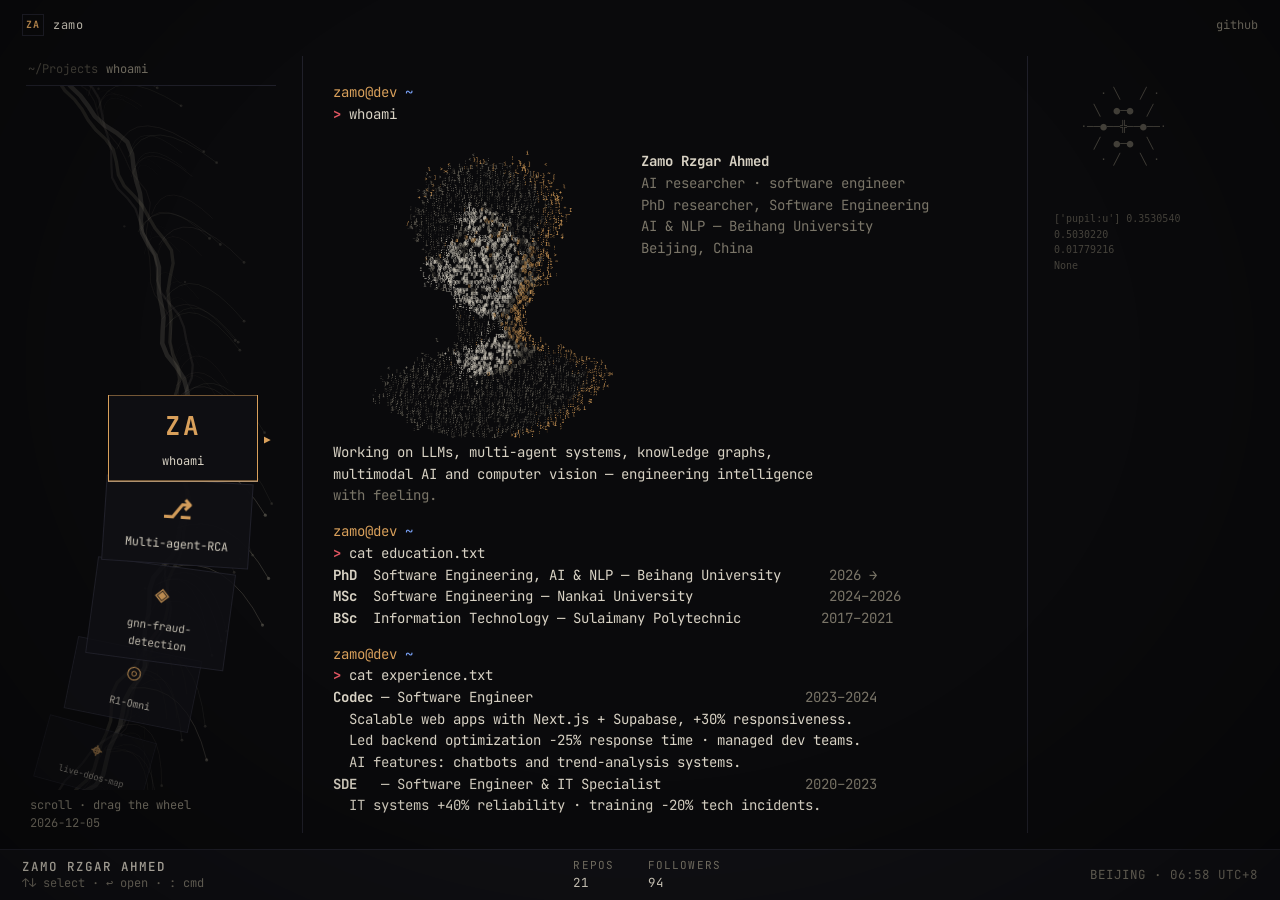
==== portfolio/index.html @ 94574e9d "added some modification with claude code" ====
<!DOCTYPE html>
<html lang="en" data-theme="dark">
<head>
<meta charset="UTF-8">
<meta name="viewport" content="width=device-width, initial-scale=1.0">
<title>Zamo Rzgar Ahmed — projects, research &amp; awards</title>
<meta name="description" content="Zamo Rzgar Ahmed — AI researcher and software engineer, PhD at Beihang University. Projects in multi-agent LLMs, GNN fraud detection and multimodal AI; research and awards.">
<link rel="canonical" href="https://zamoai.xyz/portfolio/">
<meta property="og:type" content="profile">
<meta property="og:url" content="https://zamoai.xyz/portfolio/">
<meta property="og:title" content="Zamo Rzgar Ahmed — projects, research &amp; awards">
<meta property="og:description" content="AI researcher and software engineer, PhD at Beihang University. Multi-agent LLMs, knowledge graphs, GNNs, multimodal AI.">
<meta property="og:image" content="https://zamoai.xyz/assets/img/portrait-color.png">
<meta name="twitter:card" content="summary">
<link rel="icon" href="data:image/svg+xml,%3Csvg xmlns='http://www.w3.org/2000/svg' viewBox='0 0 32 32'%3E%3Crect width='32' height='32' fill='%230a0a0c'/%3E%3Ctext x='16' y='22' font-family='monospace' font-size='14' font-weight='bold' fill='%23d9a05b' text-anchor='middle'%3EZA%3C/text%3E%3C/svg%3E">
<link rel="preconnect" href="https://fonts.googleapis.com">
<link rel="preconnect" href="https://fonts.gstatic.com" crossorigin>
<link href="https://fonts.googleapis.com/css2?family=JetBrains+Mono:ital,wght@0,400;0,500;0,700;1,400&display=swap" rel="stylesheet">
<link rel="stylesheet" href="../assets/css/style.css?v=7">
<script>
  try { document.documentElement.dataset.theme = localStorage.getItem("zamo.theme") || "dark"; } catch (e) {}
</script>
</head>
<body class="site">

<header class="topbar">
  <a class="brand" href="../"><span class="mark">ZA</span> zamo</a>
  <nav class="elsewhere" aria-label="Elsewhere">
    <a href="https://github.com/ZamoRzgar">github</a>
  </nav>
</header>

<h1 class="sr-only">zamo — whoami, projects and research.</h1>

<main class="deck">
  <aside class="wheel-wrap" aria-label="Editor">
    <button class="tabline" id="tabline" type="button" aria-expanded="false"><span class="tab-dir">~/Projects</span><span class="tab-file" id="tab-file"></span></button>
    <div class="wheel" id="wheel">
      <canvas class="ink" id="ink" aria-hidden="true"></canvas>
      <nav class="wheel-items" id="wheel-items" aria-label="whoami, projects and research" role="listbox" aria-orientation="vertical"></nav>
      <span class="wheel-mark" id="wheel-mark" aria-hidden="true">▶</span>
    </div>
    <p class="wheel-hint dim" aria-hidden="true">scroll · drag the wheel</p>
    <p class="wheel-date dim" id="wheel-date" aria-hidden="true"></p>
  </aside>

  <section class="term" id="term" tabindex="-1">
    <noscript>
      <div class="noscript">
        <h2>Zamo Rzgar Ahmed</h2>
        <p>AI researcher · software engineer · Beijing, China</p>
        <p>PhD, Software Engineering (AI &amp; NLP) — Beihang University, 2026 →<br>
           MSc, Software Engineering — Nankai University, 2024–2026<br>
           BSc, Information Technology — Sulaimany Polytechnic, 2017–2021</p>
        <h3>Projects</h3>
        <ul>
          <li><a href="https://github.com/ZamoRzgar/Multi-agent-RCA-project">Multi-agent-RCA</a> — multi-agent, knowledge-graph-guided root cause analysis with LLMs</li>
          <li><a href="https://github.com/ZamoRzgar/gnn-fraud-detection">gnn-fraud-detection</a> — imbalance- and camouflage-aware GNNs for fraud detection</li>
          <li><a href="https://github.com/ZamoRzgar/R1-Omni">R1-Omni</a> — explainable multimodal emotion recognition (fork of HumanMLLM/R1-Omni, plus a fusion pipeline)</li>
          <li><a href="https://github.com/ZamoRzgar/live-ddos-map">live-ddos-map</a> — real-time DDoS attack map</li>
          <li><a href="https://github.com/ZamoRzgar/image-security-verification">image-security-verification</a> — image authentication with RSA signatures</li>
          <li><a href="https://github.com/ZamoRzgar/Desk-Notebook">Desk-Notebook</a> — local-first desktop notebook app</li>
        </ul>
        <h3>Publication</h3>
        <p>Edge AI for Real-Time Vision: Challenges, Limitations, and Future Research Directions.
           Journal of Engineering Sciences and Information Technology, 9(4), 2025.
           <a href="https://doi.org/10.26389/AJSRP.K091025">doi:10.26389/AJSRP.K091025</a></p>
        <h3>Contact</h3>
        <p><a href="https://github.com/ZamoRzgar">github</a> · <a href="mailto:zamo.rzgar1@gmail.com">email</a></p>
      </div>
    </noscript>
  </section>
  <p class="sr-only" id="announce" aria-live="polite"></p>

  <aside class="deco" aria-hidden="true">
    <pre class="deco-art">
       · ╲   ╱ ·
      ╲  ●─●  ╱
    ·──●──╬──●──·
      ╱  ●─●  ╲
       · ╱   ╲ ·
    </pre>
    <pre class="deco-readout" id="deco-readout">['pupil:u'] 0.5354021
0.5013513
0.0173530020
None</pre>
  </aside>
</main>

<footer class="statusbar">
  <div class="sb-left">
    <span class="sb-name">ZAMO RZGAR AHMED</span>
    <span class="sb-hints dim">↑↓ select · ↩ open · : cmd</span>
  </div>
  <div class="sb-mid" id="sb-stats"></div>
  <div class="sb-right">
    <span class="dim" id="sb-clock"></span>
  </div>
</footer>

<div class="cmdline" id="cmdline" hidden>
  <span class="cmd-prompt">:</span><input id="cmd-input" type="text" autocomplete="off" spellcheck="false" aria-label="Command">
</div>

<script src="../assets/js/data.js?v=7"></script>
<script src="../assets/js/theme.js?v=7"></script>
<script src="../assets/js/ascii.js?v=6"></script>
<script src="../assets/js/portrait.js?v=6"></script>
<script src="../assets/js/app.js?v=7"></script>
</body>
</html>
---- assets/css/style.css ----
/* zamo — terminal aesthetic, plain css */

:root,
[data-theme="dark"] {
  --bg: #0a0a0c;
  --bg2: #101014;
  --panel: #0e0e12;
  --line: #20202a;
  --fg: #d8d2c4;
  --dim: #7a7568;
  --faint: #45423b;
  --accent: #d9a05b;
  --hot: #e05561;
  --cool: #7aa2f7;
  --sel: #1a1a22;
}

[data-theme="paper"] {
  --bg: #f2efe7;
  --bg2: #e9e5da;
  --panel: #faf7ef;
  --line: #d8d2c2;
  --fg: #2b2823;
  --dim: #7c766a;
  --faint: #b3ac9c;
  --accent: #9a6a2f;
  --hot: #c2403f;
  --cool: #3d5af1;
  --sel: #e4dfd2;
}

[data-theme="phosphor"] {
  --bg: #040804;
  --bg2: #081008;
  --panel: #060c06;
  --line: #12301a;
  --fg: #8dffab;
  --dim: #3f8f57;
  --faint: #1d4d2c;
  --accent: #c7ff5e;
  --hot: #ff5e7a;
  --cool: #5ee7ff;
  --sel: #0a180c;
}

* { margin: 0; padding: 0; box-sizing: border-box; }

html { height: 100%; }

body {
  min-height: 100vh;
  background: var(--bg);
  color: var(--fg);
  font-family: "JetBrains Mono", ui-monospace, SFMono-Regular, Menlo, Consolas, monospace;
  font-size: 14px;
  line-height: 1.55;
  display: flex;
  flex-direction: column;
  overflow-x: hidden;
}

body.site {
  height: 100vh;
  height: 100dvh;
  overflow: hidden;
}

body.landing {
  height: 100vh;
  height: 100dvh;
  overflow: hidden;
}

.landing .cmdline { bottom: 0; }

body::after {
  content: "";
  position: fixed;
  inset: 0;
  pointer-events: none;
  background: radial-gradient(ellipse at 50% 40%, transparent 55%, rgba(0, 0, 0, 0.35) 100%);
  z-index: 50;
}

[data-theme="paper"] body::after { background: radial-gradient(ellipse at 50% 40%, transparent 60%, rgba(80, 70, 40, 0.08) 100%); }

::selection { background: var(--accent); color: var(--bg); }

a { color: var(--fg); text-decoration: none; }
a:hover { color: var(--accent); }

:focus-visible { outline: 1px solid var(--accent); outline-offset: 2px; }

.dim { color: var(--dim); }
.faint { color: var(--faint); }
.hot { color: var(--hot); }
.accent { color: var(--accent); }
.cool { color: var(--cool); }

.sr-only {
  position: absolute;
  width: 1px; height: 1px;
  overflow: hidden;
  clip: rect(0 0 0 0);
  white-space: nowrap;
}

/* ── top bar ─────────────────────────────────────────── */

.topbar {
  display: flex;
  justify-content: space-between;
  align-items: center;
  padding: 14px 22px;
  font-size: 12px;
}

.brand { display: inline-flex; align-items: center; gap: 9px; letter-spacing: 0.06em; }

.mark {
  display: inline-grid;
  place-items: center;
  width: 22px; height: 22px;
  border: 1px solid var(--line);
  color: var(--accent);
  font-weight: 700;
  font-size: 10px;
}

.elsewhere a { color: var(--dim); }
.elsewhere a:hover { color: var(--accent); }

/* ── landing ─────────────────────────────────────────── */

.stage {
  flex: 1;
  position: relative;
  display: flex;
  flex-direction: column;
  align-items: center;
  min-height: 0;
}

.wall {
  width: min(700px, 94vw);
  flex: 1;
  min-height: 0;
  margin-top: 6px;
}

.kb {
  width: min(620px, 94vw);
  height: 210px;
  flex: none;
}

.note {
  position: absolute;
  bottom: 22px;
  left: 36px;
  color: var(--faint);
  font-size: 12px;
  line-height: 1.5;
}

.intro-name { color: var(--fg); font-size: 15px; font-weight: 500; letter-spacing: 0.04em; }
.intro-role { color: var(--dim); }
.intro-tag { color: var(--faint); margin-top: 2px; }

.hero-actions {
  position: absolute;
  right: 36px;
  bottom: 22px;
  display: flex;
  align-items: center;
  gap: 20px;
}

.theme-key {
  background: none;
  border: none;
  color: var(--dim);
  font: inherit;
  font-size: 12px;
  cursor: pointer;
  display: inline-flex;
  align-items: center;
  gap: 6px;
  padding: 2px 4px;
}
.theme-key:hover { color: var(--accent); }
.cmd-glyph { color: var(--hot); }

.enter {
  font-size: 17px;
  padding: 8px 26px;
  border: 1px solid var(--line);
  background: var(--sel);
}
.enter:hover { border-color: var(--accent); color: var(--accent); }

/* ── deck layout ─────────────────────────────────────── */

.deck {
  flex: 1;
  display: grid;
  grid-template-columns: 250px minmax(0, 1fr) 200px;
  gap: 26px;
  padding: 6px 26px 16px;
  min-height: 0;
}

/* wheel — circular drum */

.wheel-wrap {
  display: flex;
  flex-direction: column;
  min-height: 0;
  position: relative;
}

.tabline {
  background: none;
  border: none;
  border-bottom: 1px solid var(--line);
  color: var(--dim);
  font: inherit;
  font-size: 12px;
  text-align: left;
  padding: 4px 2px 6px;
  cursor: default;
  display: flex;
  gap: 8px;
}
.tabline .tab-dir { color: var(--faint); }
.tabline .tab-file { color: var(--dim); }

.wheel {
  position: relative;
  flex: 1;
  min-height: 0;
  overflow: hidden;
  cursor: grab;
  touch-action: none;
}
.wheel.dragging { cursor: grabbing; }

.ink {
  position: absolute;
  inset: 0;
  width: 100%;
  height: 100%;
}

.wheel-items { position: absolute; inset: 0; }

.card {
  position: absolute;
  left: 0;
  top: 0;
  width: 150px;
  background: var(--panel);
  border: 1px solid var(--line);
  color: var(--fg);
  font: inherit;
  cursor: pointer;
  padding: 14px 10px 10px;
  text-align: center;
  will-change: transform;
  transition: border-color 0.25s ease;
}

.card .glyph {
  display: block;
  font-size: 26px;
  line-height: 1.2;
  color: var(--accent);
  font-weight: 700;
  letter-spacing: 0.08em;
  min-height: 34px;
}

.card .title {
  display: block;
  margin-top: 8px;
  font-size: 12px;
  color: var(--fg);
  overflow-wrap: break-word;
  word-break: normal;
}

.card.active { border-color: var(--accent); }

.wheel-mark {
  position: absolute;
  color: var(--accent);
  font-size: 11px;
  pointer-events: none;
}

.wheel-hint, .wheel-date {
  font-size: 12px;
  padding: 6px 0 0 4px;
}

.wheel-date { padding-top: 0; }

/* terminal */

.term {
  min-height: 0;
  overflow-y: auto;
  scrollbar-width: thin;
  scrollbar-color: var(--line) transparent;
  padding: 26px 30px;
  border-left: 1px solid var(--line);
  border-right: 1px solid var(--line);
  font-size: 14px;
}

.term .p-row {
  display: flex;
  gap: 28px;
  align-items: flex-start;
  margin: 6px 0 4px;
}

.term .portrait-mount {
  flex: none;
  width: 280px;
}

.term .portrait-mount canvas {
  display: block;
  width: 100%;
  height: auto;
  cursor: default;
  touch-action: none;
}

.term .p-side {
  color: var(--dim);
  white-space: pre-wrap;
  padding-top: 20px;
}

.term .line {
  white-space: pre-wrap;
  word-break: break-word;
  opacity: 0;
  animation: rise 0.3s ease forwards;
}

@keyframes rise {
  from { opacity: 0; transform: translateY(3px); }
  to { opacity: 1; transform: none; }
}

.term .gap { height: 14px; }

.prompt .user { color: var(--accent); }
.prompt .path { color: var(--cool); }
.prompt .branch { color: var(--hot); }
.prompt .chev { color: var(--hot); font-weight: 700; }
.prompt .cmd { color: var(--fg); }

.kv { display: inline-block; min-width: 11ch; color: var(--dim); }

.bar-hot { color: var(--hot); }
.bar-rest { color: var(--faint); }

.term a { border-bottom: 1px solid var(--faint); }
.term a:hover { border-bottom-color: var(--accent); }

.term .head { color: var(--fg); font-weight: 700; }
.term .sub { color: var(--dim); }

/* deco */

.deco {
  padding-top: 30px;
  color: var(--faint);
  font-size: 11px;
  user-select: none;
  overflow: hidden;
}

.deco-art { line-height: 1.5; }
.deco-readout { margin-top: 26px; font-size: 10px; color: var(--faint); }

/* ── status bar ──────────────────────────────────────── */

.statusbar {
  display: flex;
  justify-content: space-between;
  align-items: center;
  gap: 20px;
  border-top: 1px solid var(--line);
  padding: 8px 22px;
  font-size: 12.5px;
  background: var(--bg2);
}

.sb-left { display: flex; flex-direction: column; line-height: 1.4; }
.sb-name { letter-spacing: 0.08em; font-weight: 500; }
.sb-hints { font-size: 12px; }

.sb-mid { display: flex; gap: 34px; }
.sb-stat { display: flex; flex-direction: column; align-items: flex-start; line-height: 1.4; }
.sb-stat .k { color: var(--dim); font-size: 11px; letter-spacing: 0.1em; }
.sb-stat .v { color: var(--fg); }

.sb-right { display: flex; align-items: center; gap: 12px; }


/* no-javascript fallback + 404 */

.noscript { color: var(--fg); max-width: 70ch; }
.noscript h2 { font-size: 18px; }
.noscript h3 { font-size: 14px; color: var(--accent); margin: 18px 0 6px; }
.noscript p, .noscript li { margin-bottom: 6px; }
.noscript ul { padding-left: 2ch; }
.noscript a { border-bottom: 1px solid var(--faint); }

.nf { max-width: 720px; margin: 0 auto; padding: 12vh 22px; }
.nf h1 { font-size: 20px; margin: 14px 0 30px; }

/* command line */

.cmdline {
  position: fixed;
  left: 0; right: 0; bottom: 34px;
  display: flex;
  align-items: center;
  gap: 2px;
  padding: 6px 22px;
  background: var(--bg2);
  border-top: 1px solid var(--line);
  z-index: 60;
}

.cmdline[hidden] { display: none; }

.cmd-prompt { color: var(--hot); font-weight: 700; }

.cmdline input {
  flex: 1;
  background: none;
  border: none;
  outline: none;
  color: var(--fg);
  font: inherit;
  caret-color: var(--accent);
}

/* ── responsive ──────────────────────────────────────── */

@media (max-width: 980px) {
  .deck { grid-template-columns: 130px minmax(0, 1fr); }
  .deco { display: none; }
  .card { width: 110px; }
  .hero-art { display: none; }
}

@media (max-width: 640px) {
  .deck { grid-template-columns: 1fr; grid-template-rows: minmax(0, 1fr) auto; padding: 4px 12px 8px; }
  .wheel-wrap { order: 2; height: 205px; max-height: 205px; }
  .wheel-hint { display: none; }
  .term { order: 1; border: none; padding: 10px 4px; }
  .term .portrait-mount { width: 150px; }
  .term .p-row { gap: 14px; }
  .sb-mid { gap: 16px; }
  .sb-hints { display: none; }
  .sb-right { display: none; }
  .sb-name { white-space: nowrap; font-size: 11px; }
  .statusbar { padding: 8px 12px; }

  /* landing: everything in flow, page scrolls if it doesn't fit */
  body.landing {
    height: auto;
    min-height: 100vh;
    min-height: 100dvh;
    overflow-y: auto;
  }
  .landing .wall { min-height: 300px; }
  .landing .kb { height: 150px; }
  .note { position: static; transform: none; padding: 4px 18px 0; }
  .hero-actions {
    position: static;
    margin-top: auto;
    justify-content: flex-end;
    padding: 10px 16px 20px;
  }
}

/* landscape phones / short screens: landing scrolls too */
@media (max-height: 560px) {
  body.landing {
    height: auto;
    min-height: 100vh;
    min-height: 100dvh;
    overflow-y: auto;
  }
  .note { position: static; transform: none; padding: 4px 18px 0; }
  .hero-actions {
    position: static;
    margin-top: auto;
    justify-content: flex-end;
    padding: 10px 16px 20px;
  }
}

/* mid-size screens: the name block sits under the keyboard instead of beside it */
@media (min-width: 641px) and (max-width: 1100px) {
  .note { position: static; align-self: flex-start; padding: 0 36px 22px; }
}

/* respect the OS "reduce motion" setting */
@media (prefers-reduced-motion: reduce) {
  .term .line { animation: none; opacity: 1; }
  .card { transition: none; }
}
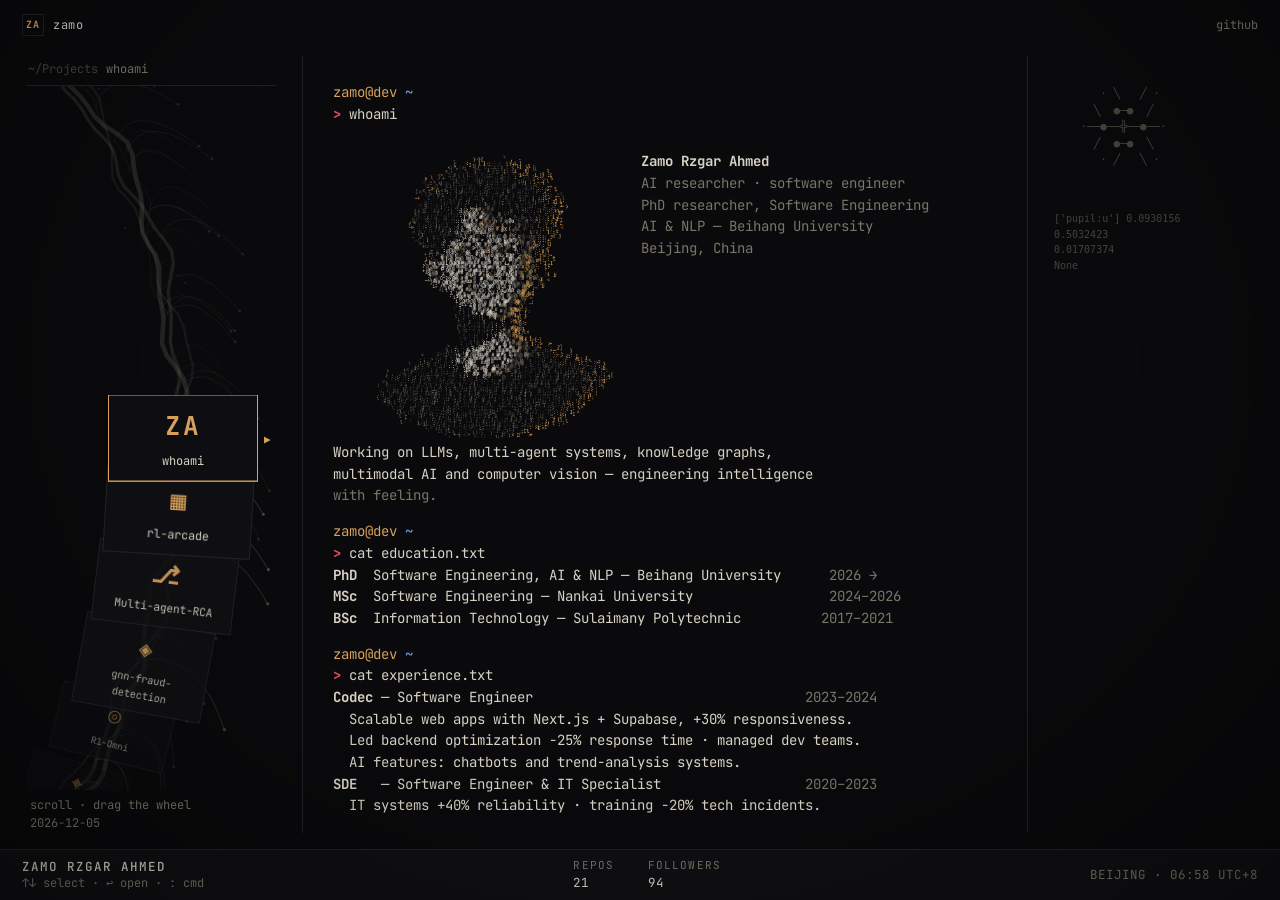
==== commit 1adc78fc: "Showcase RL Arcade on the portfolio with a live demo button Adds rl-arcade as the first project, wit" ====
--- a/portfolio/index.html
+++ b/portfolio/index.html
@@ -16,7 +16,7 @@
 <link rel="preconnect" href="https://fonts.googleapis.com">
 <link rel="preconnect" href="https://fonts.gstatic.com" crossorigin>
 <link href="https://fonts.googleapis.com/css2?family=JetBrains+Mono:ital,wght@0,400;0,500;0,700;1,400&display=swap" rel="stylesheet">
-<link rel="stylesheet" href="../assets/css/style.css?v=7">
+<link rel="stylesheet" href="../assets/css/style.css?v=8">
 <script>
   try { document.documentElement.dataset.theme = localStorage.getItem("zamo.theme") || "dark"; } catch (e) {}
 </script>
@@ -54,6 +54,7 @@
            BSc, Information Technology — Sulaimany Polytechnic, 2017–2021</p>
         <h3>Projects</h3>
         <ul>
+          <li><a href="https://zamoai.xyz/rl-arcade/">rl-arcade</a> — reinforcement learning you can play with (<a href="https://zamoai.xyz/rl-arcade/">try it live</a>)</li>
           <li><a href="https://github.com/ZamoRzgar/Multi-agent-RCA-project">Multi-agent-RCA</a> — multi-agent, knowledge-graph-guided root cause analysis with LLMs</li>
           <li><a href="https://github.com/ZamoRzgar/gnn-fraud-detection">gnn-fraud-detection</a> — imbalance- and camouflage-aware GNNs for fraud detection</li>
           <li><a href="https://github.com/ZamoRzgar/R1-Omni">R1-Omni</a> — explainable multimodal emotion recognition (fork of HumanMLLM/R1-Omni, plus a fusion pipeline)</li>
@@ -102,10 +103,10 @@
   <span class="cmd-prompt">:</span><input id="cmd-input" type="text" autocomplete="off" spellcheck="false" aria-label="Command">
 </div>
 
-<script src="../assets/js/data.js?v=7"></script>
+<script src="../assets/js/data.js?v=8"></script>
 <script src="../assets/js/theme.js?v=7"></script>
 <script src="../assets/js/ascii.js?v=6"></script>
 <script src="../assets/js/portrait.js?v=6"></script>
-<script src="../assets/js/app.js?v=7"></script>
+<script src="../assets/js/app.js?v=8"></script>
 </body>
 </html>
--- a/assets/css/style.css
+++ b/assets/css/style.css
@@ -373,6 +373,33 @@
 .term a:hover { border-bottom-color: var(--accent); }
 
 .term .head { color: var(--fg); font-weight: 700; }
+
+/* live-demo button on projects that have one */
+.term .run-row {
+  display: flex;
+  flex-wrap: wrap;
+  align-items: center;
+  gap: 8px 14px;
+  white-space: normal;
+}
+.term a.run-btn {
+  display: inline-block;
+  padding: 7px 14px;
+  border: 1px solid var(--accent);
+  border-radius: 3px;
+  background: var(--accent);
+  color: var(--bg);
+  font-weight: 700;
+  letter-spacing: 0.04em;
+  text-decoration: none;
+  transition: background 0.15s, color 0.15s;
+}
+.term a.run-btn:hover,
+.term a.run-btn:focus-visible {
+  background: transparent;
+  color: var(--accent);
+  border-bottom-color: var(--accent);
+}
 .term .sub { color: var(--dim); }
 
 /* deco */
